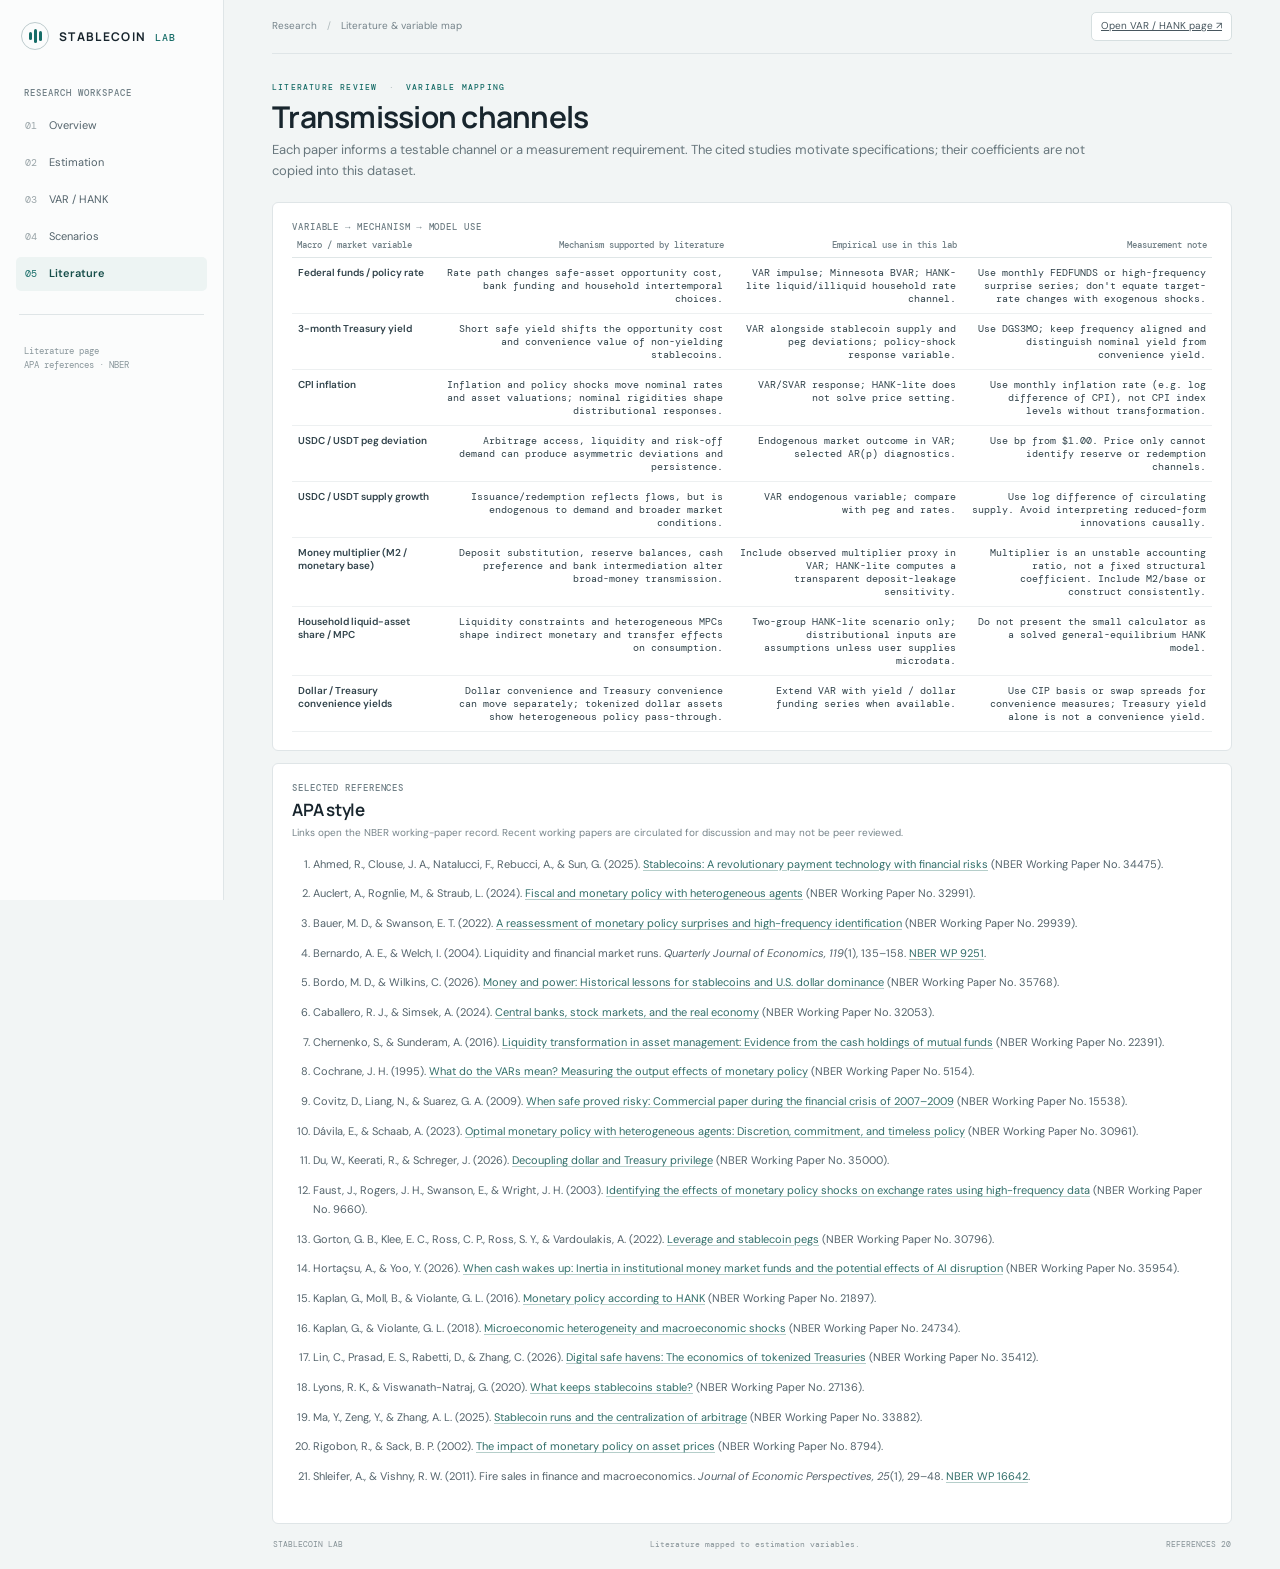
==== literature.html @ f4c57e98 "Add files via upload another modification" ====
<!doctype html><html lang="en"><head><meta charset="utf-8"><meta name="viewport" content="width=device-width,initial-scale=1"><meta name="theme-color" content="#f2f5f5"><title>Literature — Stablecoin Lab</title><link rel="preconnect" href="https://fonts.googleapis.com"><link rel="preconnect" href="https://fonts.gstatic.com" crossorigin><link href="https://fonts.googleapis.com/css2?family=DM+Mono:wght@400;500&family=DM+Sans:wght@400;500;600;700&family=Manrope:wght@400;500;600;700;800&display=swap" rel="stylesheet"><link rel="stylesheet" href="styles.css"></head><body><div class="layout"><aside class="rail"><a class="wordmark" href="index.html"><span class="mark"><i></i><i></i><i></i></span><span>STABLECOIN <small>LAB</small></span></a><div class="rail-caption">RESEARCH WORKSPACE</div><nav class="nav"><a class="nav-link" href="index.html"><span>01</span> Overview</a><a class="nav-link" href="index.html#specification"><span>02</span> Estimation</a><a class="nav-link" href="models.html"><span>03</span> VAR / HANK</a><a class="nav-link" href="index.html#stress"><span>04</span> Scenarios</a><a class="nav-link active" href="literature.html"><span>05</span> Literature</a></nav><div class="rail-divider"></div><div class="privacy-note">Literature page<br>APA references · NBER</div></aside><main class="workspace"><header class="topbar"><div class="crumb">Research <span>/</span> Literature &amp; variable map</div><div class="topbar-right"><a class="top-button" href="models.html">Open VAR / HANK page ↗</a></div></header><section class="page-head"><div><div class="kicker">LITERATURE REVIEW <span>·</span> VARIABLE MAPPING</div><h1>Transmission channels</h1><p class="intro">Each paper informs a testable channel or a measurement requirement. The cited studies motivate specifications; their coefficients are not copied into this dataset.</p></div></section><section class="card"><div class="section-label">VARIABLE → MECHANISM → MODEL USE</div><div class="table-wrap variable-map"><table><thead><tr><th>Macro / market variable</th><th>Mechanism supported by literature</th><th>Empirical use in this lab</th><th>Measurement note</th></tr></thead><tbody>
<tr><td>Federal funds / policy rate</td><td>Rate path changes safe-asset opportunity cost, bank funding and household intertemporal choices.</td><td>VAR impulse; Minnesota BVAR; HANK-lite liquid/illiquid household rate channel.</td><td>Use monthly FEDFUNDS or high-frequency surprise series; don't equate target-rate changes with exogenous shocks.</td></tr>
<tr><td>3-month Treasury yield</td><td>Short safe yield shifts the opportunity cost and convenience value of non-yielding stablecoins.</td><td>VAR alongside stablecoin supply and peg deviations; policy-shock response variable.</td><td>Use DGS3MO; keep frequency aligned and distinguish nominal yield from convenience yield.</td></tr>
<tr><td>CPI inflation</td><td>Inflation and policy shocks move nominal rates and asset valuations; nominal rigidities shape distributional responses.</td><td>VAR/SVAR response; HANK-lite does not solve price setting.</td><td>Use monthly inflation rate (e.g. log difference of CPI), not CPI index levels without transformation.</td></tr>
<tr><td>USDC / USDT peg deviation</td><td>Arbitrage access, liquidity and risk-off demand can produce asymmetric deviations and persistence.</td><td>Endogenous market outcome in VAR; selected AR(p) diagnostics.</td><td>Use bp from $1.00. Price only cannot identify reserve or redemption channels.</td></tr>
<tr><td>USDC / USDT supply growth</td><td>Issuance/redemption reflects flows, but is endogenous to demand and broader market conditions.</td><td>VAR endogenous variable; compare with peg and rates.</td><td>Use log difference of circulating supply. Avoid interpreting reduced-form innovations causally.</td></tr>
<tr><td>Money multiplier (M2 / monetary base)</td><td>Deposit substitution, reserve balances, cash preference and bank intermediation alter broad-money transmission.</td><td>Include observed multiplier proxy in VAR; HANK-lite computes a transparent deposit-leakage sensitivity.</td><td>Multiplier is an unstable accounting ratio, not a fixed structural coefficient. Include M2/base or construct consistently.</td></tr>
<tr><td>Household liquid-asset share / MPC</td><td>Liquidity constraints and heterogeneous MPCs shape indirect monetary and transfer effects on consumption.</td><td>Two-group HANK-lite scenario only; distributional inputs are assumptions unless user supplies microdata.</td><td>Do not present the small calculator as a solved general-equilibrium HANK model.</td></tr>
<tr><td>Dollar / Treasury convenience yields</td><td>Dollar convenience and Treasury convenience can move separately; tokenized dollar assets show heterogeneous policy pass-through.</td><td>Extend VAR with yield / dollar funding series when available.</td><td>Use CIP basis or swap spreads for convenience measures; Treasury yield alone is not a convenience yield.</td></tr>
</tbody></table></div></section><section class="card literature-list"><div class="section-label">SELECTED REFERENCES</div><h2>APA style</h2><p class="model-note">Links open the NBER working-paper record. Recent working papers are circulated for discussion and may not be peer reviewed.</p><ol class="apa-references">
<li>Ahmed, R., Clouse, J. A., Natalucci, F., Rebucci, A., &amp; Sun, G. (2025). <a href="https://doi.org/10.3386/w34475" target="_blank" rel="noopener">Stablecoins: A revolutionary payment technology with financial risks</a> (NBER Working Paper No. 34475).</li>
<li>Auclert, A., Rognlie, M., &amp; Straub, L. (2024). <a href="https://doi.org/10.3386/w32991" target="_blank" rel="noopener">Fiscal and monetary policy with heterogeneous agents</a> (NBER Working Paper No. 32991).</li>
<li>Bauer, M. D., &amp; Swanson, E. T. (2022). <a href="https://doi.org/10.3386/w29939" target="_blank" rel="noopener">A reassessment of monetary policy surprises and high-frequency identification</a> (NBER Working Paper No. 29939).</li>
<li>Bernardo, A. E., &amp; Welch, I. (2004). Liquidity and financial market runs. <i>Quarterly Journal of Economics, 119</i>(1), 135–158. <a href="https://www.nber.org/papers/w9251" target="_blank" rel="noopener">NBER WP 9251</a>.</li>
<li>Bordo, M. D., &amp; Wilkins, C. (2026). <a href="https://doi.org/10.3386/w35768" target="_blank" rel="noopener">Money and power: Historical lessons for stablecoins and U.S. dollar dominance</a> (NBER Working Paper No. 35768).</li>
<li>Caballero, R. J., &amp; Simsek, A. (2024). <a href="https://doi.org/10.3386/w32053" target="_blank" rel="noopener">Central banks, stock markets, and the real economy</a> (NBER Working Paper No. 32053).</li>
<li>Chernenko, S., &amp; Sunderam, A. (2016). <a href="https://doi.org/10.3386/w22391" target="_blank" rel="noopener">Liquidity transformation in asset management: Evidence from the cash holdings of mutual funds</a> (NBER Working Paper No. 22391).</li>
<li>Cochrane, J. H. (1995). <a href="https://doi.org/10.3386/w5154" target="_blank" rel="noopener">What do the VARs mean? Measuring the output effects of monetary policy</a> (NBER Working Paper No. 5154).</li>
<li>Covitz, D., Liang, N., &amp; Suarez, G. A. (2009). <a href="https://doi.org/10.3386/w15538" target="_blank" rel="noopener">When safe proved risky: Commercial paper during the financial crisis of 2007–2009</a> (NBER Working Paper No. 15538).</li>
<li>Dávila, E., &amp; Schaab, A. (2023). <a href="https://doi.org/10.3386/w30961" target="_blank" rel="noopener">Optimal monetary policy with heterogeneous agents: Discretion, commitment, and timeless policy</a> (NBER Working Paper No. 30961).</li>
<li>Du, W., Keerati, R., &amp; Schreger, J. (2026). <a href="https://doi.org/10.3386/w35000" target="_blank" rel="noopener">Decoupling dollar and Treasury privilege</a> (NBER Working Paper No. 35000).</li>
<li>Faust, J., Rogers, J. H., Swanson, E., &amp; Wright, J. H. (2003). <a href="https://doi.org/10.3386/w9660" target="_blank" rel="noopener">Identifying the effects of monetary policy shocks on exchange rates using high-frequency data</a> (NBER Working Paper No. 9660).</li>
<li>Gorton, G. B., Klee, E. C., Ross, C. P., Ross, S. Y., &amp; Vardoulakis, A. (2022). <a href="https://doi.org/10.3386/w30796" target="_blank" rel="noopener">Leverage and stablecoin pegs</a> (NBER Working Paper No. 30796).</li>
<li>Hortaçsu, A., &amp; Yoo, Y. (2026). <a href="https://doi.org/10.3386/w35954" target="_blank" rel="noopener">When cash wakes up: Inertia in institutional money market funds and the potential effects of AI disruption</a> (NBER Working Paper No. 35954).</li>
<li>Kaplan, G., Moll, B., &amp; Violante, G. L. (2016). <a href="https://doi.org/10.3386/w21897" target="_blank" rel="noopener">Monetary policy according to HANK</a> (NBER Working Paper No. 21897).</li>
<li>Kaplan, G., &amp; Violante, G. L. (2018). <a href="https://doi.org/10.3386/w24734" target="_blank" rel="noopener">Microeconomic heterogeneity and macroeconomic shocks</a> (NBER Working Paper No. 24734).</li>
<li>Lin, C., Prasad, E. S., Rabetti, D., &amp; Zhang, C. (2026). <a href="https://doi.org/10.3386/w35412" target="_blank" rel="noopener">Digital safe havens: The economics of tokenized Treasuries</a> (NBER Working Paper No. 35412).</li>
<li>Lyons, R. K., &amp; Viswanath-Natraj, G. (2020). <a href="https://doi.org/10.3386/w27136" target="_blank" rel="noopener">What keeps stablecoins stable?</a> (NBER Working Paper No. 27136).</li>
<li>Ma, Y., Zeng, Y., &amp; Zhang, A. L. (2025). <a href="https://doi.org/10.3386/w33882" target="_blank" rel="noopener">Stablecoin runs and the centralization of arbitrage</a> (NBER Working Paper No. 33882).</li>
<li>Rigobon, R., &amp; Sack, B. P. (2002). <a href="https://doi.org/10.3386/w8794" target="_blank" rel="noopener">The impact of monetary policy on asset prices</a> (NBER Working Paper No. 8794).</li>
<li>Shleifer, A., &amp; Vishny, R. W. (2011). Fire sales in finance and macroeconomics. <i>Journal of Economic Perspectives, 25</i>(1), 29–48. <a href="https://www.nber.org/papers/w16642" target="_blank" rel="noopener">NBER WP 16642</a>.</li>
</ol></section><footer><span>STABLECOIN LAB</span><span>Literature mapped to estimation variables.</span><span>REFERENCES 20</span></footer></main></div></body></html>
---- styles.css ----
:root{--ink:#18252d;--muted:#66747d;--faint:#8b979e;--line:#dfe5e7;--paper:#fff;--canvas:#f5f7f7;--teal:#176d68;--teal2:#e8f3f1;--blue:#356a91;--gold:#a16b2a;--red:#a34343;--mono:'DM Mono',monospace;--sans:'DM Sans',sans-serif;--display:'Manrope',sans-serif}*{box-sizing:border-box}html{scroll-behavior:smooth}body{margin:0;background:var(--canvas);color:var(--ink);font:13px/1.45 var(--sans)}button,select,input{font:inherit}button{cursor:pointer}.layout{min-height:100vh}.rail{position:fixed;inset:0 auto 0 0;width:224px;background:#fff;border-right:1px solid var(--line);padding:22px 16px 15px;display:flex;flex-direction:column;z-index:3}.wordmark{display:flex;align-items:center;gap:10px;text-decoration:none;color:var(--ink);font:700 12px var(--display);letter-spacing:1.35px;margin:0 5px 37px}.wordmark small{font:500 10px var(--mono);letter-spacing:1.3px;color:var(--teal);margin-left:5px}.mark{width:28px;height:28px;border:1px solid #bdcbcd;border-radius:50%;display:flex;align-items:center;justify-content:center;gap:2px}.mark i{display:block;width:3px;border-radius:2px;background:var(--teal)}.mark i:nth-child(1){height:8px}.mark i:nth-child(2){height:14px}.mark i:nth-child(3){height:10px}.rail-caption,.section-label,.kicker,.metric-label{font:500 9px var(--mono);letter-spacing:1px;color:#718087}.rail-caption{padding:0 8px;margin-bottom:10px}.nav{display:grid;gap:3px}.nav-link{display:flex;gap:12px;align-items:center;padding:9px 9px;border-radius:5px;text-decoration:none;color:#53636b;font-size:11px}.nav-link span{font:10px var(--mono);color:#9aa5a9}.nav-link.active{background:#edf4f3;color:#174e4a;font-weight:600}.nav-link.active span{color:var(--teal)}.rail-divider{height:1px;background:var(--line);margin:23px 3px 19px}.select-label{font-size:10px;color:var(--muted);margin:0 8px 6px}.asset-select{background:#fff;color:var(--ink);border:1px solid #cfd9dc;border-radius:5px;padding:9px 8px;font-size:11px;width:100%;outline:none}.asset-select:focus,.top-button:focus-visible,button:focus-visible,input:focus-visible{outline:2px solid #4d9b95;outline-offset:2px}.data-source-note{margin:18px 5px 0;display:flex;align-items:center;gap:8px;font-size:10px}.data-source-note b{font-weight:600;color:#34464d;display:block}.data-source-note small{font-size:9px;color:var(--faint);display:block;margin-top:2px}.source-live,.dataset-badge i,.feed-label i{width:7px;height:7px;border-radius:50%;background:#23886c;display:inline-block}.source-live.error{background:#b34c4c}.rail-bottom{margin-top:auto}.privacy-note{font:9px/1.6 var(--mono);color:#89969b;padding:10px 8px 13px}.login-button{display:flex;align-items:center;gap:8px;width:100%;border:1px solid var(--line);background:#fff;border-radius:5px;padding:8px;color:#45555d;font-size:10px}.user-glyph{width:20px;height:20px;border:1px solid #d5dddf;border-radius:50%;display:grid;place-items:center;color:var(--teal)}.login-button small{margin-left:auto;font-size:8px;color:#8c979b}.workspace{margin-left:224px;padding:0 35px 20px;max-width:1700px}.topbar{height:54px;border-bottom:1px solid var(--line);display:flex;align-items:center;justify-content:space-between}.crumb{font-size:10px;color:#75838a}.crumb span{padding:0 7px;color:#afb9bc}.crumb b{font-weight:600;color:#394a52}.topbar-right{display:flex;align-items:center;gap:14px}.dataset-badge{font:8px var(--mono);letter-spacing:.55px;color:#61726e;display:flex;align-items:center;gap:5px}.dataset-badge i{width:6px;height:6px}.top-button,.outline-button,.small-action{border:1px solid #d6dfe0;background:#fff;border-radius:5px;color:#47565e;padding:6px 9px;font-size:10px}.top-button{display:flex;align-items:center;gap:5px}.page-head{display:flex;align-items:flex-end;justify-content:space-between;padding:23px 0 16px}.kicker{font-size:8px;letter-spacing:1.2px;color:var(--teal)}.kicker span{padding:0 5px;color:#aab6b7}h1{font:650 24px/1.2 var(--display);letter-spacing:-.75px;margin:7px 0 5px}.intro{margin:0;color:#68777d;font-size:11px;max-width:660px}.page-actions{display:flex;gap:7px}.outline-button,.dark-button{padding:8px 11px;font-size:10px}.dark-button{border:1px solid #1e3739;background:#203b3e;border-radius:5px;color:white}.dark-button:hover{background:#2d5555}.notice{display:flex;align-items:center;gap:9px;border:1px solid #d6e4e2;background:#eef5f4;border-radius:5px;padding:8px 10px;color:#435c5b;font-size:9px;line-height:1.45}.notice-icon{width:15px;height:15px;border:1px solid #9bbfba;border-radius:50%;display:grid;place-items:center;font:10px var(--mono);color:var(--teal);flex:none}.notice b{font-weight:700}.notice button{margin-left:auto;border:0;background:none;color:#748985;font-size:16px;line-height:1}.controls-row{display:flex;align-items:center;gap:12px;padding:14px 0 10px}.control-label{font:8px var(--mono);letter-spacing:.8px;color:#748189}.segmented{border:1px solid #d8e0e1;border-radius:5px;padding:2px;display:flex;background:white;gap:1px}.segmented button{border:0;background:transparent;color:#69777d;border-radius:3px;padding:4px 8px;font:9px var(--mono)}.segmented button.chosen{background:#e6f1ef;color:#185954}.sample-meta,.asof{font:9px var(--mono);color:#7c898e}.asof{margin-left:auto}.metrics{display:grid;grid-template-columns:repeat(4,minmax(0,1fr));gap:9px}.metric,.card{background:var(--paper);border:1px solid var(--line);border-radius:6px}.metric{padding:12px 13px;min-height:82px}.metric-label{font-size:8px;letter-spacing:.65px;display:flex;align-items:center;gap:5px}.tip{width:12px;height:12px;display:inline-grid;place-items:center;border:1px solid #c6d0d2;border-radius:50%;font:8px var(--mono);color:#7b8c90;cursor:help}.metric strong{display:block;font:600 21px var(--display);letter-spacing:-.4px;margin:5px 0 0}.metric-sub{font-size:9px;color:#7d898f}.analysis-grid{display:grid;grid-template-columns:minmax(0,1.22fr) minmax(460px,1fr);gap:10px;margin-top:10px}.card{padding:14px 15px}.chart-card,.model-card{min-height:353px}.card-head{display:flex;align-items:flex-start;justify-content:space-between;gap:12px}.section-label{font-size:8px;letter-spacing:.9px;color:#718087}h2{font:650 14px var(--display);letter-spacing:-.25px;margin:4px 0 0}.chart-legend{display:grid;gap:5px;font-size:8px;color:#68767b}.chart-legend span{display:flex;align-items:center;gap:6px}.legend-price{width:10px;height:2px;background:var(--teal)}.legend-par{width:10px;border-top:1px dashed #9ba8ac}.chart-statline{display:flex;align-items:center;gap:10px;margin-top:15px}.chart-statline strong{font:600 12px var(--display)}.chart-statline>span{font:9px var(--mono);color:#89959a}.chart-statline .feed-label{margin-left:auto;color:#718078;display:flex;align-items:center;gap:5px}.feed-label i{width:5px;height:5px}.chart-box{height:200px;margin:3px -2px 0}.chart-box svg{width:100%;height:100%;overflow:visible}.gridline{stroke:#e6ebec;stroke-width:1}.zero-line{stroke:#88989d;stroke-width:1;stroke-dasharray:4 4}.price-line{fill:none;stroke:#176d68;stroke-width:1.8;stroke-linejoin:round;stroke-linecap:round}.price-area{fill:url(#chartFade)}.chart-axis{fill:#8a969b;font:9px var(--mono)}.chart-foot{display:flex;justify-content:space-between;border-top:1px solid #edf0f1;padding-top:8px;color:#829095;font:8px var(--mono)}.small-action{font-size:9px;padding:5px 8px}.equation{border:1px solid #e2e8e9;background:#f8faf9;border-radius:4px;padding:8px 10px;margin:11px 0 5px;font:13px var(--mono);color:#2d5555}.equation sub{font-size:8px}.model-note{margin:0 0 8px;color:#76848a;font-size:9px}.table-wrap{overflow-x:auto}table{width:100%;border-collapse:collapse;font:9px var(--mono);white-space:nowrap}th{text-align:right;color:#718087;font-size:8px;font-weight:500;border-bottom:1px solid #dfe6e7;padding:6px 5px}th:first-child,td:first-child{text-align:left}td{text-align:right;border-bottom:1px solid #edf0f1;padding:7px 5px;color:#31434b}td:first-child{font-family:var(--sans);font-weight:600}.empty-cell{text-align:center!important;color:#8a969b;padding:18px 4px}.fit-grid{display:grid;grid-template-columns:repeat(4,1fr);gap:7px;padding:9px 0 7px}.fit-grid div{display:flex;flex-direction:column;gap:3px}.fit-grid span{font-size:8px;color:#829095}.fit-grid b{font:10px var(--mono);color:#34484e}.diagnostic{font-size:9px;color:#596d70;background:#edf4f3;border-left:2px solid #5c9993;padding:6px 8px;min-height:29px}.footnote{font-size:8px;color:#929da1;margin-top:6px}.stress-card{margin-top:10px}.stress-title{display:flex;align-items:flex-start;justify-content:space-between;border-bottom:1px solid #e8eded;padding-bottom:11px}.stress-title p{font-size:9px;color:#728087;margin:5px 0 0;max-width:690px}.stress-layout{display:grid;grid-template-columns:minmax(240px,.75fr) minmax(0,1.6fr);gap:22px;padding-top:12px}.stress-inputs{display:grid;grid-template-columns:1fr 1fr;gap:10px 14px}.input-row label{display:block;font-size:9px;color:#53646b}.input-row output{display:block;font:10px var(--mono);color:var(--teal);margin:3px 0 6px}.input-row input{width:100%;accent-color:#1c766d;height:4px}.range-ends{display:flex;justify-content:space-between;font:8px var(--mono);color:#9aa4a7;margin-top:2px}.scenario-output{border-left:1px solid #e3e9ea;padding-left:17px}.scenario-kpis{display:grid;grid-template-columns:repeat(3,1fr);gap:10px}.scenario-kpis div{display:flex;flex-direction:column;gap:4px}.scenario-kpis span{font:7px var(--mono);letter-spacing:.4px;color:#718087}.scenario-kpis b{font:600 14px var(--display)}.scenario-chart{height:105px;margin-top:3px}.scenario-chart svg{height:100%;width:100%}.forecast-line{fill:none;stroke:#176d68;stroke-width:1.8}.forecast-band{fill:#dcebe8;opacity:.85}.shock-line{stroke:#9eb0b2;stroke-dasharray:3 3}.scenario-caption{color:#829095;font-size:8px}.lower-grid{display:grid;grid-template-columns:1fr 1.1fr;gap:10px;margin-top:10px}.data-card,.limits-card{min-height:190px}.upload-button{border:1px solid #d4dfe0;background:white;border-radius:4px;padding:5px 8px;font-size:9px;color:#41545b;cursor:pointer}.data-table{display:grid;grid-template-columns:1fr 1fr;column-gap:22px;margin-top:10px}.data-table div{display:flex;justify-content:space-between;gap:8px;border-bottom:1px solid #edf0f1;padding:5px 0}.data-table span{font-size:8px;color:#7d8a8f}.data-table b{font-size:8px;color:#3e5058;font-weight:500;text-align:right}.csv-help{font-size:8px;color:#829095;margin:8px 0 0}.csv-help code{font:8px var(--mono);background:#f0f3f3;padding:2px 4px}.limits-card ul{padding-left:15px;margin:9px 0;color:#617179;font-size:9px}.limits-card li{margin:4px 0}.limits-warning{border-left:2px solid #c28b4b;background:#faf5ed;color:#78592e;padding:6px 8px;font-size:8px;line-height:1.45}.issuer-links{display:flex;gap:13px;margin-top:8px}.issuer-links a{font-size:8px;color:#326f69;text-decoration:none}.literature{margin-top:10px}.literature-note{font:8px var(--mono);color:#839095}.paper-grid{display:grid;grid-template-columns:repeat(5,minmax(0,1fr));gap:8px;margin-top:12px}.paper{position:relative;text-decoration:none;border:1px solid #e0e6e7;border-radius:4px;padding:9px 9px 11px;color:var(--ink);min-height:103px;transition:border-color .15s,transform .15s,box-shadow .15s}.paper:hover{border-color:#90b9b4;transform:translateY(-2px);box-shadow:0 5px 14px #294d4b0d}.paper>span{font:7px var(--mono);letter-spacing:.2px;color:#66827e}.paper b{display:block;font:600 9px/1.35 var(--display);margin:6px 10px 4px 0}.paper small{display:block;color:#78868b;font-size:8px;line-height:1.35}.paper i{position:absolute;right:7px;top:7px;color:#8a9b9c;font-style:normal;font-size:9px}.literature-foot{border-top:1px solid #edf0f1;margin-top:10px;padding-top:7px;color:#879297;font-size:8px}footer{display:flex;justify-content:space-between;gap:10px;padding:15px 1px 0;color:#859196;font:8px var(--mono)}footer b{font-weight:400;color:#5c7076}.toast{position:fixed;bottom:20px;right:20px;z-index:5;padding:10px 14px;background:#213b3e;color:white;border-radius:5px;font-size:10px;opacity:0;transform:translateY(6px);transition:.2s;pointer-events:none;box-shadow:0 5px 20px #1c333322}.toast.show{opacity:1;transform:none}.error-state{color:#9c4242!important}.loading{color:#728087!important}
@media(max-width:1100px){.workspace{padding:0 20px 20px}.rail{width:200px}.workspace{margin-left:200px}.analysis-grid{grid-template-columns:1fr}.chart-card,.model-card{min-height:unset}.chart-box{height:230px}.stress-layout{grid-template-columns:1fr}.scenario-output{border-left:0;border-top:1px solid var(--line);padding:12px 0 0}.paper-grid{grid-template-columns:repeat(3,1fr)}}@media(max-width:700px){.rail{position:static;width:auto;padding:10px 14px;border-right:0;border-bottom:1px solid var(--line)}.wordmark{margin:0;height:27px}.rail-caption,.nav,.rail-divider,.select-label,.asset-select,.data-source-note,.rail-bottom{display:none}.workspace{margin:0;padding:0 12px 18px}.topbar{height:44px}.dataset-badge{display:none}.page-head{display:block;padding:18px 0 12px}h1{font-size:20px}.page-actions{margin-top:10px}.metrics{grid-template-columns:repeat(2,minmax(0,1fr));gap:7px}.metric{min-height:78px;padding:10px}.metric strong{font-size:18px}.controls-row{gap:7px;flex-wrap:wrap}.sample-meta{flex:1}.asof{width:100%;margin:0}.chart-box{height:190px}.chart-foot{font-size:7px;gap:8px}.fit-grid{grid-template-columns:repeat(2,1fr)}.stress-title{gap:10px}.stress-title .dark-button{flex:none}.stress-inputs{grid-template-columns:1fr 1fr}.scenario-kpis{grid-template-columns:1fr 1fr}.scenario-kpis div:last-child{grid-column:1/-1}.lower-grid{grid-template-columns:1fr}.data-table{column-gap:12px}.paper-grid{grid-template-columns:1fr 1fr}.literature-note{display:none}footer{flex-wrap:wrap}footer span:nth-child(2){order:3;width:100%}}

/* Research-console pass: more legible type, open canvas, restrained references. */
body{font-size:14px;background:#f2f5f5}.rail{background:#fbfcfc}.workspace{max-width:none;padding-left:42px;padding-right:42px}.page-head{padding-top:28px;padding-bottom:20px}h1{font-size:30px}.intro{font-size:13px;max-width:820px}h2{font-size:17px}.section-label,.metric-label{font-size:9px}.metric{padding:15px 16px;min-height:92px}.metric strong{font-size:24px}.metric-sub{font-size:10px}.card{padding:18px 19px}.chart-box{height:240px}.equation{font:16px/1.6 'Cambria Math','STIX Two Math','Times New Roman',serif;letter-spacing:.15px;padding:11px 13px;background:#fbfcfb}.equation sub{font-size:11px}.model-note,.intro,.notice{line-height:1.6}.model-note{font-size:10px}.model-actions{display:flex;align-items:center;gap:7px}.model-actions select{background:white;border:1px solid #d6dfe0;border-radius:5px;color:#47565e;padding:5px 8px;font-size:10px}.table-wrap table,.order-wrap table{font-size:10px}.table-wrap th,.order-wrap th{font-size:9px}.table-wrap td,.order-wrap td{padding:8px 6px}.order-wrap{margin-top:8px;max-height:170px;overflow:auto;border-top:1px solid #e8eded;padding-top:4px}.order-wrap .selected-order{background:#edf4f3;font-weight:600}.order-wrap .selected-order td:first-child{color:#176d68}.fit-grid{padding:11px 0}.fit-grid b{font-size:11px}.diagnostic{font-size:10px;padding:8px 10px}.footnote{font-size:9px;line-height:1.5}.research-note{font-size:11px;line-height:1.65;color:#52656c;margin:12px 0 6px}.apa-references{font-size:10px;line-height:1.65;color:#53636b;padding-left:21px;columns:2;column-gap:34px}.apa-references li{padding:2px 0 6px;break-inside:avoid}.apa-references a{color:#316e69;text-decoration:underline;text-decoration-color:#b5ceca;text-underline-offset:2px}.apa-references a:hover{color:#174e4a}.literature-foot{margin-top:12px;color:#738187;font:9px var(--mono)}.paper-grid{display:none}.stress-title p{font-size:10px}.input-row label{font-size:10px}.scenario-caption{font-size:9px}.data-table span,.data-table b,.csv-help,.limits-card ul,.limits-warning{font-size:9px}.card-head{margin-bottom:2px}@media(max-width:1100px){.workspace{padding-left:22px;padding-right:22px}.apa-references{columns:1}}@media(max-width:700px){body{font-size:13px}.workspace{padding:0 12px 18px}.page-head{padding:18px 0 12px}h1{font-size:23px}.intro{font-size:11px}.card{padding:13px}.chart-box{height:190px}.apa-references{font-size:9px}.model-actions{flex-wrap:wrap;justify-content:flex-end}.metrics{grid-template-columns:repeat(2,minmax(0,1fr))}}
.model-page-grid{grid-template-columns:minmax(380px,.9fr) minmax(0,1.4fr)}.field-grid,.hank-grid{display:grid;grid-template-columns:repeat(2,minmax(0,1fr));gap:10px;margin:14px 0}.field-grid label,.hank-grid label{display:flex;flex-direction:column;gap:5px;font-size:10px;color:#5e6c71}.field-grid input,.field-grid select,.hank-grid input{width:100%;border:1px solid #d8e0e1;border-radius:4px;background:white;padding:7px;color:#31434b;font:10px var(--mono)}.file-select{display:inline-flex;margin:8px 8px 6px 0}.irf-box{height:300px}.hank-card{margin-top:12px}.hank-grid{grid-template-columns:repeat(4,minmax(0,1fr));align-items:end}.hank-results{display:grid;grid-template-columns:repeat(4,1fr);gap:10px;background:#f5f8f8;padding:12px}.hank-results div{display:flex;flex-direction:column;gap:4px}.hank-results span{font:8px var(--mono);color:#78878c}.hank-results b{font:600 13px var(--display)}.long-forecast{min-width:0}.forecast-box{height:220px}.forecast-box svg{width:100%;height:100%}.long-forecast select{border:1px solid #d6dfe0;background:#fff;border-radius:4px;padding:5px 8px;font-size:10px}.forecast-band{fill:#dcebe8;opacity:.78}.forecast-line{fill:none;stroke:#527c9b;stroke-width:1.8}.shock-line{stroke:#96a6a9;stroke-dasharray:4 4}.variable-map td{white-space:normal;vertical-align:top;min-width:130px}.literature-list{margin-top:12px}.literature-list h2{margin-bottom:4px}.apa-references{font-size:11px;line-height:1.7;columns:1}.apa-references li{padding:3px 0 8px}.page-actions button{font-size:11px;padding:10px 14px}.notice,.intro{font-size:13px}.metric strong{font-size:26px}.chart-axis{font-size:10px}.workspace{padding-left:48px;padding-right:48px}@media(max-width:1100px){.model-page-grid{grid-template-columns:1fr}.hank-grid{grid-template-columns:repeat(2,1fr)}}@media(max-width:700px){.workspace{padding-left:12px;padding-right:12px}.hank-results{grid-template-columns:repeat(2,1fr)}.field-grid{grid-template-columns:1fr}}
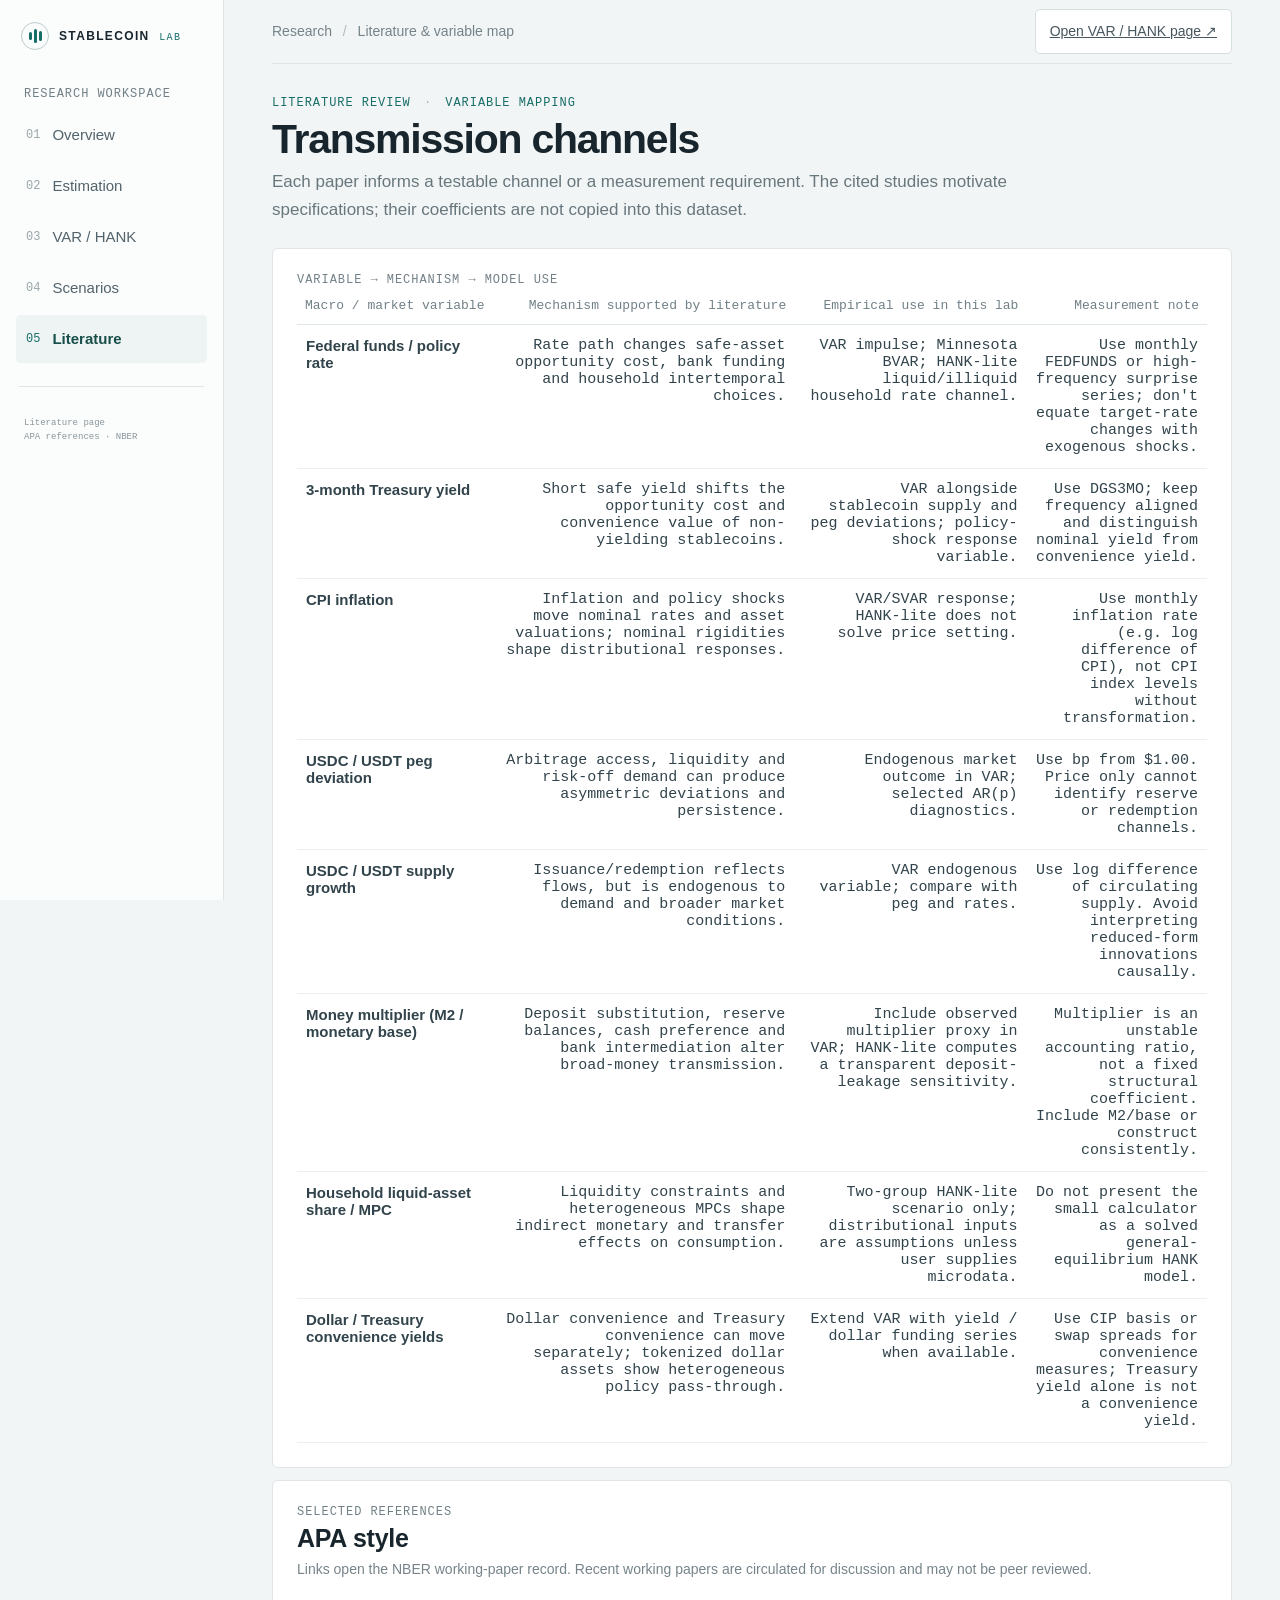
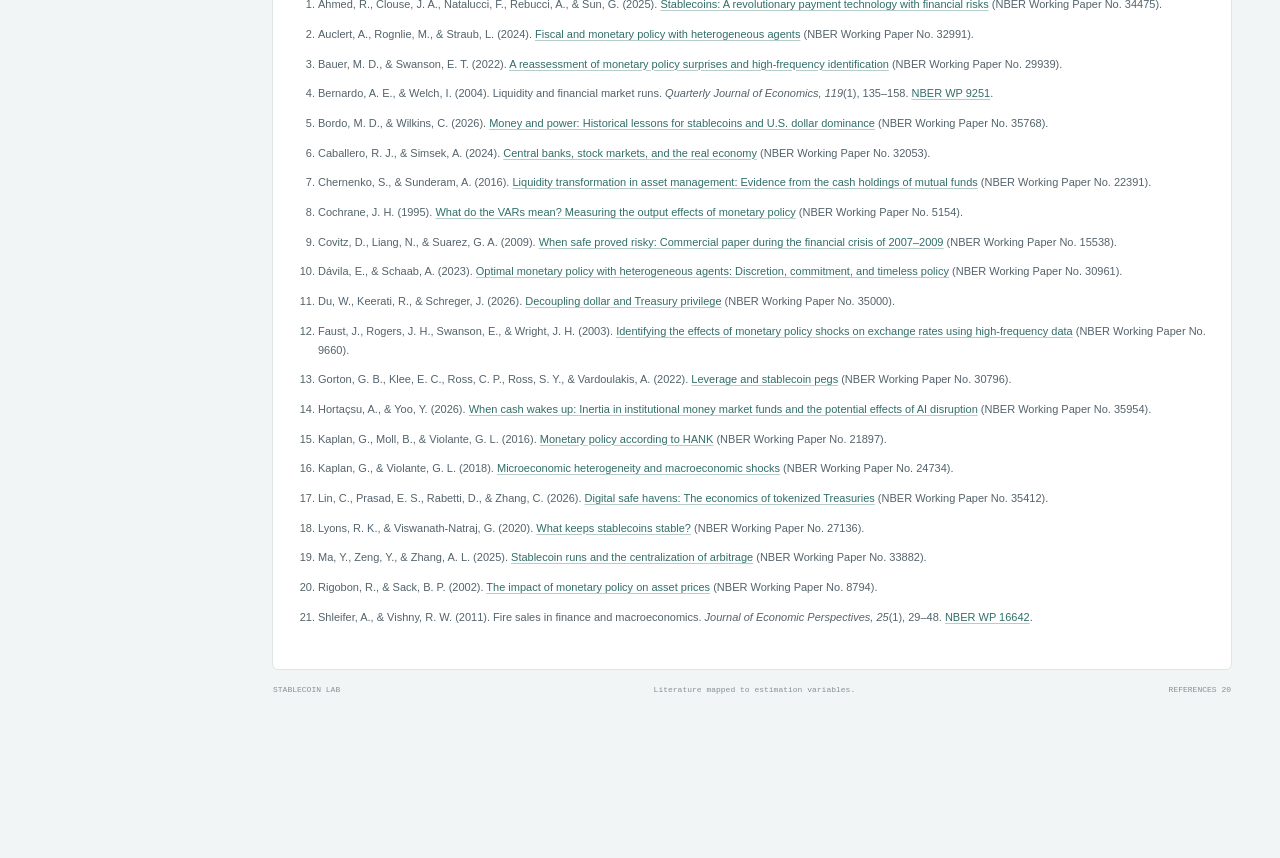
==== commit aa71b97c: "Add files via upload" ====
--- a/literature.html
+++ b/literature.html
@@ -1,4 +1,4 @@
-<!doctype html><html lang="en"><head><meta charset="utf-8"><meta name="viewport" content="width=device-width,initial-scale=1"><meta name="theme-color" content="#f2f5f5"><title>Literature — Stablecoin Lab</title><link rel="preconnect" href="https://fonts.googleapis.com"><link rel="preconnect" href="https://fonts.gstatic.com" crossorigin><link href="https://fonts.googleapis.com/css2?family=DM+Mono:wght@400;500&family=DM+Sans:wght@400;500;600;700&family=Manrope:wght@400;500;600;700;800&display=swap" rel="stylesheet"><link rel="stylesheet" href="styles.css"></head><body><div class="layout"><aside class="rail"><a class="wordmark" href="index.html"><span class="mark"><i></i><i></i><i></i></span><span>STABLECOIN <small>LAB</small></span></a><div class="rail-caption">RESEARCH WORKSPACE</div><nav class="nav"><a class="nav-link" href="index.html"><span>01</span> Overview</a><a class="nav-link" href="index.html#specification"><span>02</span> Estimation</a><a class="nav-link" href="models.html"><span>03</span> VAR / HANK</a><a class="nav-link" href="index.html#stress"><span>04</span> Scenarios</a><a class="nav-link active" href="literature.html"><span>05</span> Literature</a></nav><div class="rail-divider"></div><div class="privacy-note">Literature page<br>APA references · NBER</div></aside><main class="workspace"><header class="topbar"><div class="crumb">Research <span>/</span> Literature &amp; variable map</div><div class="topbar-right"><a class="top-button" href="models.html">Open VAR / HANK page ↗</a></div></header><section class="page-head"><div><div class="kicker">LITERATURE REVIEW <span>·</span> VARIABLE MAPPING</div><h1>Transmission channels</h1><p class="intro">Each paper informs a testable channel or a measurement requirement. The cited studies motivate specifications; their coefficients are not copied into this dataset.</p></div></section><section class="card"><div class="section-label">VARIABLE → MECHANISM → MODEL USE</div><div class="table-wrap variable-map"><table><thead><tr><th>Macro / market variable</th><th>Mechanism supported by literature</th><th>Empirical use in this lab</th><th>Measurement note</th></tr></thead><tbody>
+<!doctype html><html lang="en"><head><meta charset="utf-8"><meta name="viewport" content="width=device-width,initial-scale=1"><meta http-equiv="Content-Security-Policy" content="default-src 'self'; base-uri 'self'; object-src 'none'; form-action 'self'; script-src 'self'; style-src 'self'; img-src 'self' data:; font-src 'self'; connect-src 'self' https://stablecoins.llama.fi https://coins.llama.fi; upgrade-insecure-requests"><meta name="theme-color" content="#f2f5f5"><title>Literature — Stablecoin Lab</title><link rel="stylesheet" href="styles.css"></head><body><div class="layout"><aside class="rail"><a class="wordmark" href="index.html"><span class="mark"><i></i><i></i><i></i></span><span>STABLECOIN <small>LAB</small></span></a><div class="rail-caption">RESEARCH WORKSPACE</div><nav class="nav"><a class="nav-link" href="index.html"><span>01</span> Overview</a><a class="nav-link" href="index.html#specification"><span>02</span> Estimation</a><a class="nav-link" href="models.html"><span>03</span> VAR / HANK</a><a class="nav-link" href="index.html#stress"><span>04</span> Scenarios</a><a class="nav-link active" href="literature.html"><span>05</span> Literature</a></nav><div class="rail-divider"></div><div class="privacy-note">Literature page<br>APA references · NBER</div></aside><main class="workspace"><header class="topbar"><div class="crumb">Research <span>/</span> Literature &amp; variable map</div><div class="topbar-right"><a class="top-button" href="models.html">Open VAR / HANK page ↗</a></div></header><section class="page-head"><div><div class="kicker">LITERATURE REVIEW <span>·</span> VARIABLE MAPPING</div><h1>Transmission channels</h1><p class="intro">Each paper informs a testable channel or a measurement requirement. The cited studies motivate specifications; their coefficients are not copied into this dataset.</p></div></section><section class="card"><div class="section-label">VARIABLE → MECHANISM → MODEL USE</div><div class="table-wrap variable-map"><table><thead><tr><th>Macro / market variable</th><th>Mechanism supported by literature</th><th>Empirical use in this lab</th><th>Measurement note</th></tr></thead><tbody>
 <tr><td>Federal funds / policy rate</td><td>Rate path changes safe-asset opportunity cost, bank funding and household intertemporal choices.</td><td>VAR impulse; Minnesota BVAR; HANK-lite liquid/illiquid household rate channel.</td><td>Use monthly FEDFUNDS or high-frequency surprise series; don't equate target-rate changes with exogenous shocks.</td></tr>
 <tr><td>3-month Treasury yield</td><td>Short safe yield shifts the opportunity cost and convenience value of non-yielding stablecoins.</td><td>VAR alongside stablecoin supply and peg deviations; policy-shock response variable.</td><td>Use DGS3MO; keep frequency aligned and distinguish nominal yield from convenience yield.</td></tr>
 <tr><td>CPI inflation</td><td>Inflation and policy shocks move nominal rates and asset valuations; nominal rigidities shape distributional responses.</td><td>VAR/SVAR response; HANK-lite does not solve price setting.</td><td>Use monthly inflation rate (e.g. log difference of CPI), not CPI index levels without transformation.</td></tr>
@@ -30,3 +30,5 @@
 <li>Rigobon, R., &amp; Sack, B. P. (2002). <a href="https://doi.org/10.3386/w8794" target="_blank" rel="noopener">The impact of monetary policy on asset prices</a> (NBER Working Paper No. 8794).</li>
 <li>Shleifer, A., &amp; Vishny, R. W. (2011). Fire sales in finance and macroeconomics. <i>Journal of Economic Perspectives, 25</i>(1), 29–48. <a href="https://www.nber.org/papers/w16642" target="_blank" rel="noopener">NBER WP 16642</a>.</li>
 </ol></section><footer><span>STABLECOIN LAB</span><span>Literature mapped to estimation variables.</span><span>REFERENCES 20</span></footer></main></div></body></html>
+
+
--- a/styles.css
+++ b/styles.css
@@ -4,3 +4,20 @@
 /* Research-console pass: more legible type, open canvas, restrained references. */
 body{font-size:14px;background:#f2f5f5}.rail{background:#fbfcfc}.workspace{max-width:none;padding-left:42px;padding-right:42px}.page-head{padding-top:28px;padding-bottom:20px}h1{font-size:30px}.intro{font-size:13px;max-width:820px}h2{font-size:17px}.section-label,.metric-label{font-size:9px}.metric{padding:15px 16px;min-height:92px}.metric strong{font-size:24px}.metric-sub{font-size:10px}.card{padding:18px 19px}.chart-box{height:240px}.equation{font:16px/1.6 'Cambria Math','STIX Two Math','Times New Roman',serif;letter-spacing:.15px;padding:11px 13px;background:#fbfcfb}.equation sub{font-size:11px}.model-note,.intro,.notice{line-height:1.6}.model-note{font-size:10px}.model-actions{display:flex;align-items:center;gap:7px}.model-actions select{background:white;border:1px solid #d6dfe0;border-radius:5px;color:#47565e;padding:5px 8px;font-size:10px}.table-wrap table,.order-wrap table{font-size:10px}.table-wrap th,.order-wrap th{font-size:9px}.table-wrap td,.order-wrap td{padding:8px 6px}.order-wrap{margin-top:8px;max-height:170px;overflow:auto;border-top:1px solid #e8eded;padding-top:4px}.order-wrap .selected-order{background:#edf4f3;font-weight:600}.order-wrap .selected-order td:first-child{color:#176d68}.fit-grid{padding:11px 0}.fit-grid b{font-size:11px}.diagnostic{font-size:10px;padding:8px 10px}.footnote{font-size:9px;line-height:1.5}.research-note{font-size:11px;line-height:1.65;color:#52656c;margin:12px 0 6px}.apa-references{font-size:10px;line-height:1.65;color:#53636b;padding-left:21px;columns:2;column-gap:34px}.apa-references li{padding:2px 0 6px;break-inside:avoid}.apa-references a{color:#316e69;text-decoration:underline;text-decoration-color:#b5ceca;text-underline-offset:2px}.apa-references a:hover{color:#174e4a}.literature-foot{margin-top:12px;color:#738187;font:9px var(--mono)}.paper-grid{display:none}.stress-title p{font-size:10px}.input-row label{font-size:10px}.scenario-caption{font-size:9px}.data-table span,.data-table b,.csv-help,.limits-card ul,.limits-warning{font-size:9px}.card-head{margin-bottom:2px}@media(max-width:1100px){.workspace{padding-left:22px;padding-right:22px}.apa-references{columns:1}}@media(max-width:700px){body{font-size:13px}.workspace{padding:0 12px 18px}.page-head{padding:18px 0 12px}h1{font-size:23px}.intro{font-size:11px}.card{padding:13px}.chart-box{height:190px}.apa-references{font-size:9px}.model-actions{flex-wrap:wrap;justify-content:flex-end}.metrics{grid-template-columns:repeat(2,minmax(0,1fr))}}
 .model-page-grid{grid-template-columns:minmax(380px,.9fr) minmax(0,1.4fr)}.field-grid,.hank-grid{display:grid;grid-template-columns:repeat(2,minmax(0,1fr));gap:10px;margin:14px 0}.field-grid label,.hank-grid label{display:flex;flex-direction:column;gap:5px;font-size:10px;color:#5e6c71}.field-grid input,.field-grid select,.hank-grid input{width:100%;border:1px solid #d8e0e1;border-radius:4px;background:white;padding:7px;color:#31434b;font:10px var(--mono)}.file-select{display:inline-flex;margin:8px 8px 6px 0}.irf-box{height:300px}.hank-card{margin-top:12px}.hank-grid{grid-template-columns:repeat(4,minmax(0,1fr));align-items:end}.hank-results{display:grid;grid-template-columns:repeat(4,1fr);gap:10px;background:#f5f8f8;padding:12px}.hank-results div{display:flex;flex-direction:column;gap:4px}.hank-results span{font:8px var(--mono);color:#78878c}.hank-results b{font:600 13px var(--display)}.long-forecast{min-width:0}.forecast-box{height:220px}.forecast-box svg{width:100%;height:100%}.long-forecast select{border:1px solid #d6dfe0;background:#fff;border-radius:4px;padding:5px 8px;font-size:10px}.forecast-band{fill:#dcebe8;opacity:.78}.forecast-line{fill:none;stroke:#527c9b;stroke-width:1.8}.shock-line{stroke:#96a6a9;stroke-dasharray:4 4}.variable-map td{white-space:normal;vertical-align:top;min-width:130px}.literature-list{margin-top:12px}.literature-list h2{margin-bottom:4px}.apa-references{font-size:11px;line-height:1.7;columns:1}.apa-references li{padding:3px 0 8px}.page-actions button{font-size:11px;padding:10px 14px}.notice,.intro{font-size:13px}.metric strong{font-size:26px}.chart-axis{font-size:10px}.workspace{padding-left:48px;padding-right:48px}@media(max-width:1100px){.model-page-grid{grid-template-columns:1fr}.hank-grid{grid-template-columns:repeat(2,1fr)}}@media(max-width:700px){.workspace{padding-left:12px;padding-right:12px}.hank-results{grid-template-columns:repeat(2,1fr)}.field-grid{grid-template-columns:1fr}}
+
+/* Accessible, refined larger-type layout. */
+:root{--mono:ui-monospace,SFMono-Regular,Consolas,monospace;--sans:Inter,"Segoe UI",Arial,sans-serif;--display:Inter,"Segoe UI",Arial,sans-serif}
+body{font-size:18px;line-height:1.6}
+.rail-caption,.section-label,.kicker,.metric-label{font-size:12px;letter-spacing:.08em}
+.nav-link{font-size:15px;padding:12px 10px}.nav-link span{font-size:12px}
+.topbar{height:64px}.crumb{font-size:14px}.dataset-badge{font-size:11px}
+.page-head{padding-top:32px;padding-bottom:24px}h1{font-size:clamp(36px,3.2vw,48px);line-height:1.12;letter-spacing:-.03em}h2{font-size:25px;line-height:1.25}.intro,.notice,.stress-title p,.research-note{font-size:17px;line-height:1.65}
+.metric{padding:18px 19px;min-height:108px}.metric-label{font-size:12px}.metric strong{font-size:32px}.metric-sub{font-size:13px}
+.card{padding:24px}.equation{font-size:21px;padding:14px 16px}.model-note{font-size:14px;line-height:1.65}
+.table-wrap table,.order-wrap table{font-size:14px}.table-wrap th,.order-wrap th{font-size:13px;padding:11px 8px}.table-wrap td,.order-wrap td{font-size:15px;padding:12px 9px}
+.fit-grid span,.fit-grid b{font-size:13px}.diagnostic{font-size:14px;line-height:1.55;padding:11px 13px}.footnote{font-size:13px;line-height:1.6}
+.input-row label{font-size:14px}.input-row output{font-size:14px}.range-ends,.scenario-caption{font-size:12px}.scenario-kpis span{font-size:11px}.scenario-kpis b{font-size:19px}
+.data-table span,.data-table b,.csv-help,.limits-card ul,.limits-warning{font-size:13px;line-height:1.6}.upload-button,.outline-button,.dark-button,.small-action,.top-button{font-size:14px;padding:10px 14px}
+.paper-table-caption{font-size:15px;line-height:1.6;color:#53636b;margin:10px 0 8px}.paper-table-caption strong{color:#18252d}.paper-table-caption span{display:block;color:#718087;font-size:13px}.table-mark{font:600 12px var(--mono);letter-spacing:.06em;color:#58716f;border:1px solid #dce6e4;border-radius:999px;padding:8px 12px;white-space:nowrap}
+.field-grid label,.hank-grid label{font-size:14px;gap:7px}.field-grid input,.field-grid select,.hank-grid input,.long-forecast select,.model-actions select{font-size:14px;padding:10px 12px}.hank-results span{font-size:12px}.hank-results b{font-size:18px}.model-diagnostic{margin-top:12px}
+@media(max-width:700px){body{font-size:16px}.topbar{height:54px}.workspace{padding:0 16px 24px}.page-head{padding:22px 0 16px}h1{font-size:clamp(30px,8vw,38px)}h2{font-size:22px}.intro,.notice,.stress-title p,.research-note{font-size:15px}.card{padding:18px}.metric{padding:13px;min-height:92px}.metric strong{font-size:25px}.metric-label{font-size:11px}.table-wrap table,.order-wrap table{font-size:13px}.table-wrap th,.order-wrap th{font-size:12px}.table-wrap td,.order-wrap td{font-size:13px;padding:10px 7px}.footnote,.model-note{font-size:12px}.table-mark{font-size:10px;padding:7px 9px}.paper-table-caption{font-size:13px}.paper-table-caption span{font-size:12px}.field-grid label,.hank-grid label{font-size:13px}.hank-results span{font-size:11px}.hank-results b{font-size:16px}}
